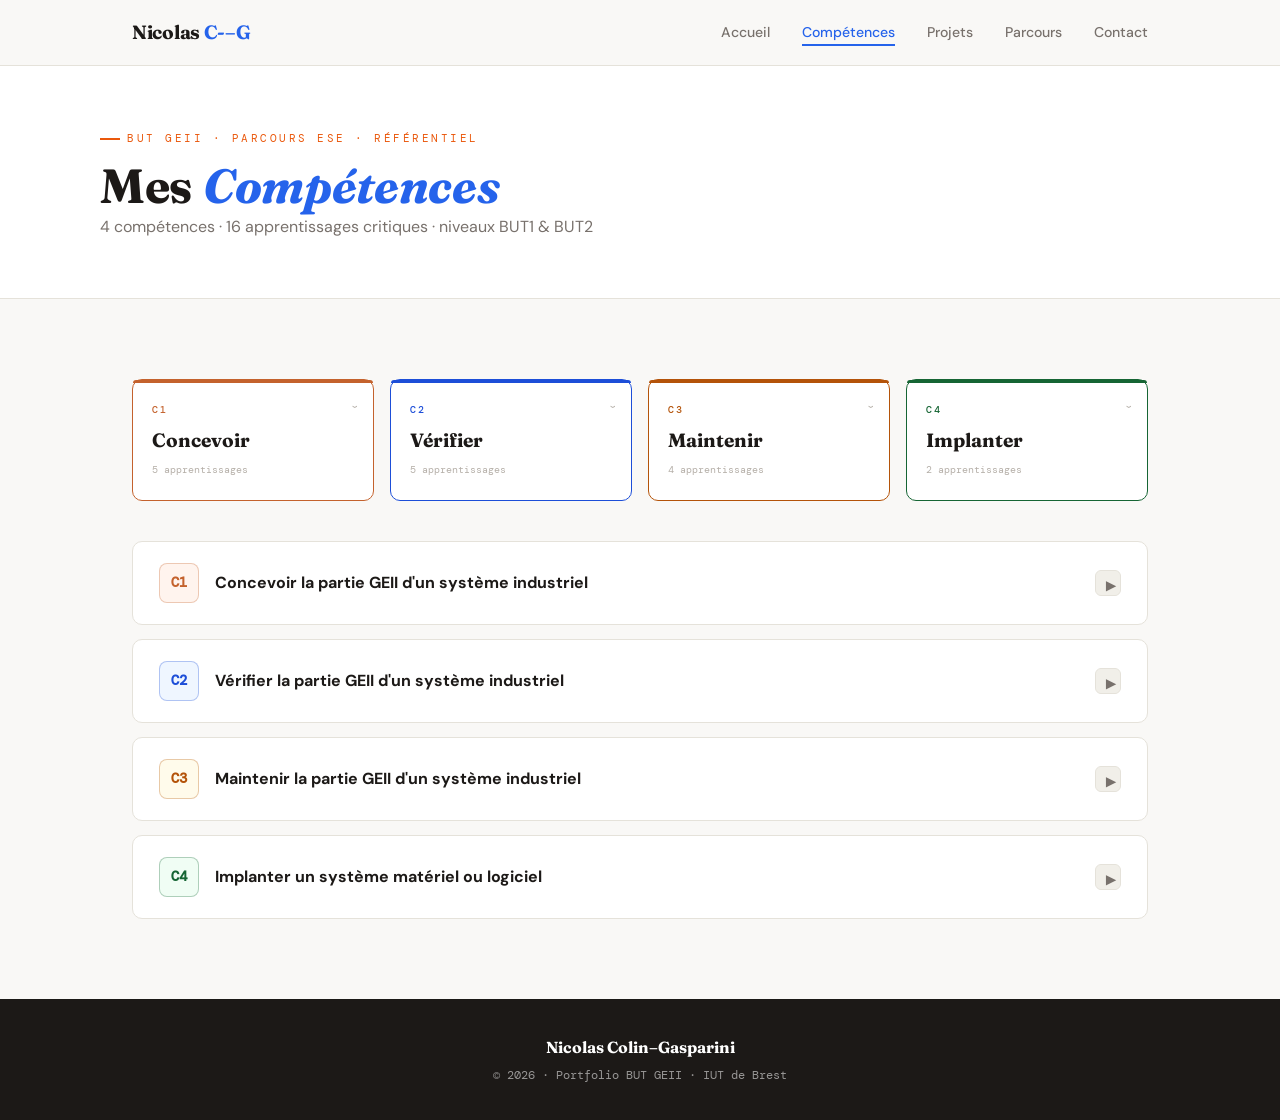
==== competences.html @ c80ba3ec "Add files via upload" ====
<!DOCTYPE html>

<html lang="en">
<head>
<meta charset="utf-8"/>
<link href="./css/style.css" rel="stylesheet"/>
</head>
<body><body id="i1pg"><meta charset="utf-8"/><meta content="width=device-width, initial-scale=1.0" name="viewport"/><title>Compétences — Nicolas Colin–Gasparini</title><link href="https://fonts.googleapis.com/css2?family=DM+Sans:ital,opsz,wght@0,9..40,400;0,9..40,500;0,9..40,600;0,9..40,700&amp;family=DM+Mono:wght@400;500&amp;family=Fraunces:ital,opsz,wght@0,9..144,700;1,9..144,300&amp;display=swap" rel="stylesheet"/><header><nav><a class="logo" href="index.html" id="ihcw2">Nicolas <span id="irnjf">C-–G</span></a><ul class="nav-links"><li><a href="index.html">Accueil</a></li><li><a class="active" href="competences.html">Compétences</a></li><li><a href="projets.html">Projets</a></li><li><a href="cv.html">Parcours</a></li><li><a href="contact.html">Contact</a></li></ul></nav></header><div class="page-header"><div class="page-header-inner fade"><div class="label">BUT GEII · Parcours ESE · Référentiel</div><h1 class="h-display" id="i3ga3">Mes <em>Compétences</em></h1><p class="lead">4 compétences · 16 apprentissages critiques · niveaux BUT1 &amp; BUT2</p></div></div><div class="wrap" id="iyrif"><div class="tiles"><div class="tile c1 open"><div class="tile-code">C1</div><div class="tile-name">Concevoir</div><div class="tile-count">5 apprentissages</div><div class="tile-arrow">›</div></div><div class="tile c2 open"><div class="tile-code">C2</div><div class="tile-name">Vérifier</div><div class="tile-count">5 apprentissages</div><div class="tile-arrow">›</div></div><div class="tile c3 open"><div class="tile-code">C3</div><div class="tile-name">Maintenir</div><div class="tile-count">4 apprentissages</div><div class="tile-arrow">›</div></div><div class="tile c4 open"><div class="tile-code">C4</div><div class="tile-name">Implanter</div><div class="tile-count">2 apprentissages</div><div class="tile-arrow">›</div></div></div><div class="acc-wrap"><!-- C1 --><div class="acc c1 closed" id="ac1"><div class="acc-hd"><div class="acc-left"><div class="acc-badge">C1</div><div><div class="acc-title">Concevoir la partie GEII d'un système industriel</div></div></div><div class="acc-right"><div class="acc-chev">▼</div></div></div><div class="acc-bd"><div class="acc-in" id="i5rb0j"><div class="acc-sep"></div><div class="lvl-row"></div><div class="ac-grid"><div class="ac-card" id="i2disy"><div class="ac-num" id="i97hc6">AC 1.1</div><div class="ac-name" id="ibcpgt"><!-- AC 1.1 — modifier href ci-dessous pour changer le lien --><a href="https://drive.google.com/drive/folders/1ODzxJ6i_1bdqLK5KyINFqGfkbtW2cqkX?usp=drive_link" id="i4p1k4" rel="noopener" target="_blank">Produire une analyse fonctionnelle d'un système</a></div><span class="atag" id="iq4908">Structure CdC</span><div class="tags" id="i22al6"><span class="atag" id="i3rjvf">Entrées/<a href="" id="i2fjvw"></a>sorties</span><span class="atag">Gantt</span><span class="atag">Équipe</span></div><div class="crit-list" id="ipq85i"><ul id="i8g9jb"><li>Description précise et argumentée des caractéristiques des entrées, des sorties de chacune des fonctions</li><li>Production d'une structure fonctionnelle répondant aux caractéristiques du CdC</li><li>Suivi rigoureux d'une démarche projet (répartition des tâches, points intermédiaires, évolution du planning)</li></ul></div></div><div class="ac-card"><div class="ac-num" id="ig2tkj">AC 1.2</div><div class="ac-name" id="iw6pqj"><!-- AC 1.2 — modifier href ci-dessous pour changer le lien --><a href="https://drive.google.com/drive/folders/19bRFMtKdSq8jtZP9xBbSvXDv9aCLharj?usp=drive_link" id="io0obn" rel="noopener" target="_blank">Réaliser un prototype pour des solutions matériel et/ou logiciel</a></div><div class="tags"><span class="atag">Démarche structurée</span><span class="atag">Règles de l'art</span><span class="atag">Tests unitaires</span></div><div class="crit-list"><ul><li>Démarche rigoureuse, structurée et coordonnée pour réaliser le prototype conforme au CdC</li><li>Réalisation soignée dans le respect des règles de l'art</li><li>Validation rigoureuse par des tests unitaires afin d'assurer la conformité au CdC</li></ul></div></div><div class="ac-card"><div class="ac-num" id="ircm8b">AC 1.3</div><div class="ac-name" id="iwe44y"><!-- AC 1.3 — modifier href ci-dessous pour changer le lien --><a href="https://drive.google.com/drive/folders/1-gz4FE_XzyOqnWvRbe95u-bqSgqjeCzq?usp=drive_link" id="izpnhk" rel="noopener" target="_blank">Rédiger un dossier de fabrication à partir d'un dossier de conception</a></div><div class="tags" id="ih0voo"><span class="atag">Rédaction exhaustive</span><span class="atag">Bureautique</span></div><div class="crit-list"><ul><li>Rédaction complète, exhaustive et exploitable du dossier présentant l'ensemble des éléments nécessaires à la fabrication</li><li>Respect des conventions et des règles de mise en forme définies par le client</li></ul></div></div></div><div class="lvl-row" id="ig75m1"></div><div class="ac-grid"><div class="ac-card"><div class="ac-num">AC 1.4</div><div class="ac-name" id="i10a9f"><!-- AC 1.4 — modifier href ci-dessous pour changer le lien --><a href="https://drive.google.com/drive/folders/177xOB1_1djvDHp6T6gMMMWApGyo8tCvk?usp=drive_link" id="ihgkxq" rel="noopener" target="_blank">Proposer des solutions liées aux techniques de l'analyse fonctionnelle</a></div><div class="tags"><span class="atag">Dimensionnement</span><span class="atag">Simulation</span><span class="atag">Contraintes</span><span class="atag">Innovation</span></div><div class="crit-list"><ul><li>Démarche méthodique de conception détaillée (dimensionnement, simulation, prototype, etc.)</li><li>La structure proposée est cohérente et répond complètement au schéma fonctionnel</li><li>Choix et/ou dimensionnement des éléments répondant aux contraintes (coût, encombrement, disponibilité, innovation)</li></ul></div></div><div class="ac-card"><div class="ac-num">AC 1.5</div><div class="ac-name" id="icskxn"><!-- AC 1.5 — modifier href ci-dessous pour changer le lien --><a href="https://drive.google.com/drive/folders/1-LVcnETpfA2Ijdu7kGLBAVYADCyEc51a?usp=drive_link" id="ijkbw6" rel="noopener" target="_blank">Dérisquer les solutions techniques retenues</a></div><div class="tags"><span class="atag">Risques &amp; normes</span><span class="atag">Fiabilité</span><span class="atag">Perturbateurs</span><span class="atag">Correctifs</span></div><div class="crit-list"><ul><li>Liste exhaustive des risques de fonctionnement, des contraintes d'utilisation et des normes</li><li>Validation de la structure retenue garantissant la fiabilité et/ou le bon fonctionnement</li><li>Choix de correctif approprié à partir de l'identification des éléments perturbateurs</li><li>La solution technique fiabilisée répond complètement au CdC</li></ul></div></div></div></div></div></div><!-- C2 --><div class="acc c2 closed" id="ac2"><div class="acc-hd"><div class="acc-left"><div class="acc-badge">C2</div><div><div class="acc-title">Vérifier la partie GEII d'un système industriel</div></div></div><div class="acc-right"><div class="acc-chev">▼</div></div></div><div class="acc-bd"><div class="acc-in"><div class="acc-sep"></div><div class="lvl-row"></div><div class="ac-grid"><div class="ac-card"><div class="ac-num">AC 2.1</div><div class="ac-name" id="i9ext2"><!-- AC 2.1 — modifier href ci-dessous pour changer le lien --><a href="https://drive.google.com/drive/folders/1pv0NDbJqcnHhjcErBiEfWUGfZYw8r-7X?usp=drive_link" id="ixl6vn" rel="noopener" target="_blank">Appliquer une procédure d'essai</a></div><div class="tags"><span class="atag">Points de test</span><span class="atag">Attendus/tolérances</span><span class="atag">Procédure</span><span class="atag">Rédaction</span></div><div class="crit-list"><ul><li>Repérage et listage précis et exhaustifs des points de test du système</li><li>Choix pertinents des moyens et/ou des expérimentations</li><li>Estimation claire et rigoureuse des attendus (ordre de grandeur, unités, tolérance)</li><li>Mise en œuvre exhaustive et structurée des tests requis</li><li>Rédaction claire des tests effectués et commentaires critiques des résultats</li></ul></div></div><div class="ac-card"><div class="ac-num">AC 2.2</div><div class="ac-name" id="ic39fi"><!-- AC 2.2 — modifier href ci-dessous pour changer le lien --><a href="https://drive.google.com/drive/folders/1ggkb6YEfw8Mp4UDIpSKaMV8EmdU3_pOA?usp=drive_link" id="ina6tl" rel="noopener" target="_blank">Identifier un dysfonctionnement</a></div><div class="tags" id="ihpa4j"><span class="atag">Localisation</span><span class="atag">Mesure/doute</span><span class="atag">Écart attendu</span><span class="atag">Justification</span></div><div class="crit-list"><ul><li>Estimation claire et rigoureuse des attendus pour conclure au dysfonctionnement</li><li>Utilisation rigoureuse d'une procédure et du matériel pour localiser le dysfonctionnement</li><li>Justification claire de la bonne utilisation du matériel (mettre en doute sa mesure)</li><li>Justification argumentée du dysfonctionnement au regard des attendus</li></ul></div></div><div class="ac-card"><div class="ac-num">AC 2.3</div><div class="ac-name" id="imze6d"><!-- AC 2.3 — modifier href ci-dessous pour changer le lien --><a href="https://drive.google.com/drive/folders/1my3X0mF4NMoQHfqlPS0ZYR6Q035teZbt?usp=drive_link" id="ie8l4r" rel="noopener" target="_blank">Décrire les effets d'un dysfonctionnement</a></div><div class="tags"><span class="atag">Qualitatif/quantitatif</span><span class="atag" id="i43vgf">Causes</span><span class="atag">Correctifs</span><span class="atag">Vocabulaire</span></div><div class="crit-list"><ul><li>Description du dysfonctionnement avec un vocabulaire précis et adapté</li><li>Analyse qualitative (impact fonctionnel, matériel, financier, réglementaire, environnemental, sécuritaire)</li><li>Analyse quantitative du dysfonctionnement</li><li>Identification précise des causes sur des dispositifs simples</li><li>Proposition argumentée de correctifs élémentaires</li></ul></div></div></div><div class="lvl-row" id="iuv49o"></div><div class="ac-grid"><div class="ac-card"><div class="ac-num">AC 2.4</div><div class="ac-name" id="i11owg"><!-- AC 2.4 — modifier href ci-dessous pour changer le lien --><a href="https://drive.google.com/drive/folders/1MunUJz_27GA6Se9WjRuLG2uchcAGP_lh?usp=drive_link" id="ix0kjs" rel="noopener" target="_blank">Identifier les tests et mesures à mettre en place</a></div><div class="tags"><span class="atag">Contraintes CdC</span><span class="atag">Réglementation</span><span class="atag" id="istnzh">Jeux d'essais</span><span class="atag">Matériel</span></div><div class="crit-list"><ul><li>Identification exhaustive des contraintes techniques, réglementaires et environnementales</li><li>Identification des points de test, de l'environnement et du matériel de test</li><li>Choix des jeux d'essais cohérents pour vérifier le CdC</li></ul></div></div><div class="ac-card"><div class="ac-num">AC 2.5</div><div class="ac-name" id="iidi4z"><!-- AC 2.5 — modifier href ci-dessous pour changer le lien --><a href="https://drive.google.com/drive/folders/1veX9p4CWl186y981UorKOWvtFW5442Hg?usp=drive_link" id="ii9yh2" rel="noopener" target="_blank">Certifier le fonctionnement d'un nouvel équipement industriel</a></div><div class="tags"><span class="atag">Protocole complet</span><span class="atag">PV certification</span><span class="atag">Formalisme</span></div><div class="crit-list"><ul><li>Description exhaustive du protocole de test renseigné dans le procès-verbal</li><li>Exécution complète de la procédure d'essai après vérification de la calibration</li><li>Validation systématique de chaque critère spécifié</li><li>Renseignement rigoureux du PV de certification selon le formalisme imposé</li></ul></div></div></div></div></div></div><!-- C3 --><div class="acc c3 closed" id="ac3"><div class="acc-hd"><div class="acc-left"><div class="acc-badge">C3</div><div><div class="acc-title">Maintenir la partie GEII d'un système industriel</div></div></div><div class="acc-right"><div class="acc-chev">▼</div></div></div><div class="acc-bd"><div class="acc-in"><div class="acc-sep"></div><div class="lvl-row"></div><div class="ac-grid" id="i3ltvd"><div class="ac-card" id="ipb5pk"><div class="ac-num">AC 3.1</div><div class="ac-name" id="i6n0wi"><!-- AC 3.1 — modifier href ci-dessous pour changer le lien --><a href="https://drive.google.com/drive/folders/1EPvhiFtAXDIJUFiYoreebSBkx5hFQ1uS?usp=drive_link" id="ifsotw" rel="noopener" target="_blank">Exécuter l'entretien et le contrôle d'un système en respectant une procédure</a></div><div class="tags"><span class="atag">Procédure constructeur</span><span class="atag">Check-list</span><span class="atag">Rapport</span></div><div class="crit-list"><ul><li>Exécution complète de l'entretien suivant les recommandations du constructeur</li><li>Contrôle précis et exhaustif de l'état général (recette, check-list)</li><li>Rédaction et présentation claires d'un rapport d'intervention</li></ul></div></div><div class="ac-card"><div class="ac-num">AC 3.2</div><div class="ac-name" id="ifw048"><!-- AC 3.2 — modifier href ci-dessous pour changer le lien --><a href="https://drive.google.com/drive/folders/1dPWQ7xYc9SZWblFKEW-67tfG-qPK-6Kr?usp=drive_link" id="iqslsf" rel="noopener" target="_blank">Exécuter une opération de maintenance (corrective, préventive, améliorative)</a></div><div class="tags"><span class="atag">Corrective</span><span class="atag">Préventive</span><span class="atag">Améliorative</span></div><div class="crit-list"><ul><li>Exécution complète d'une opération de maintenance simple en respectant la procédure</li><li>Identification précise du type de maintenance en argumentant de façon claire</li><li>Rédaction et présentation claires d'un rapport d'exécution</li></ul></div></div><div class="ac-card"><div class="ac-num">AC 3.3</div><div class="ac-name" id="im38az"><!-- AC 3.3 — modifier href ci-dessous pour changer le lien --><a href="https://drive.google.com/drive/folders/1Cjck9DB82F5tGX8-RsUPZmMIsdyEgkKX?usp=drive_link" id="i7j1z9" rel="noopener" target="_blank">Diagnostiquer un dysfonctionnement dans un système</a></div><div class="tags"><span class="atag">Description précise</span><span class="atag">Plans/schémas</span><span class="atag">Hypothèses</span><span class="atag">Vérification</span></div><div class="crit-list"><ul><li>Constatation et description du dysfonctionnement avec un vocabulaire précis</li><li>Localisation des zones impactées à partir de plans, schémas, programmes et cartes</li><li>Proposition d'hypothèses cohérentes et vérification complète</li></ul></div></div><div class="ac-card" id="ilf6v3"><div class="ac-num">AC 3.4</div><div class="ac-name" id="irj2lj"><!-- AC 3.4 — modifier href ci-dessous pour changer le lien --><a href="https://drive.google.com/drive/folders/1xYA01bOskMlc9URKkUHjW5mwtuqs8zms?usp=drive_link" id="ie4rg6" rel="noopener" target="_blank">Identifier la cause racine du dysfonctionnement</a></div><div class="tags" id="ih9m4m"><span class="atag">Historiques</span><span class="atag" id="iuvgzf">Correctifs</span></div><div class="crit-list" id="ii84fi"><ul><li id="iocyx9">Analyse complète des défaillances (conditions d'utilisations, historiques, GMAO, retours d'expériences client)</li><li id="ixgukn">Argumentation et démarche méthodologique appropriées</li><li id="io269e">Identification précise et argumentée des causes du dysfonctionnement</li><li id="ii7qgf">Proposition argumentée de correctifs</li></ul></div></div></div></div></div></div><!-- C4 --><div class="acc c4 closed" id="ac4"><div class="acc-hd"><div class="acc-left"><div class="acc-badge">C4</div><div><div class="acc-title">Implanter un système matériel ou logiciel</div></div></div><div class="acc-right"><div class="acc-chev">▼</div></div></div><div class="acc-bd"><div class="acc-in" id="i77xwf"><div class="acc-sep"></div><div class="lvl-row"></div><div class="ac-grid"><div class="ac-card"><div class="ac-num" id="imgce9">AC 4.1</div><div class="ac-name" id="ixmiuk"><!-- AC 4.1 — modifier href ci-dessous pour changer le lien --><a href="https://drive.google.com/drive/folders/18wYEHyvcLv0vyH30pbZ_upcxa_W_qIA2?usp=drive_link" id="ilv0ac" rel="noopener" target="_blank">Appliquer une procédure de fabrication pour implanter les composants matériels et/ou logiciels</a></div><div class="tags"><span class="atag">Implantation</span><span class="atag">Risques ESD</span><span class="atag">Rigueur</span><span class="atag">Procédure</span></div><div class="crit-list"><ul><li>Suivi méthodique de la procédure</li><li>Exécution rigoureuse de l'implantation matérielle ou logicielle</li><li>Prise en considération impérative des risques électriques et électrostatiques</li></ul></div></div><div class="ac-card"><div class="ac-num">AC 4.2</div><div class="ac-name" id="iomjip"><!-- AC 4.2 — modifier href ci-dessous pour changer le lien --><a href="https://drive.google.com/drive/folders/1tozJC5Y3SNYswSpfhyv372XPy0VDd9tE?usp=drive_link" id="i4bup4" rel="noopener" target="_blank">Évaluer la conformité du système</a></div><div class="tags"><span class="atag">Banc de test</span><span class="atag">Analyse critique</span><span class="atag">Traçabilité</span><span class="atag">PV livraison</span></div><div class="crit-list"><ul><li>Production d'une analyse (identification des tests, vérification de la conformité des fonctionnalités)</li><li>Qualité de la procédure (pertinence du banc de test, rigueur, compte rendu structuré avec analyse critique)</li><li>Qualité et traçabilité de la démarche et des livrables</li><li>Émission d'un PV de livraison et de conformité</li></ul></div></div></div></div></div></div></div></div><footer><strong>Nicolas Colin–Gasparini</strong><p>© 2026 · Portfolio BUT GEII · IUT de Brest</p></footer>
<style>
/* Accordion animation */
.acc-bd {
  display: grid;
  grid-template-rows: 1fr;
  transition: grid-template-rows 0.4s cubic-bezier(0.4, 0, 0.2, 1);
  overflow: hidden;
}
.acc.closed .acc-bd {
  grid-template-rows: 0fr;
}
.acc-bd > .acc-in {
  min-height: 0;
  overflow: hidden;
}

/* Header cursor + hover */
.acc-hd {
  cursor: pointer;
  user-select: none;
  transition: opacity 0.2s;
}
.acc-hd:hover { opacity: 0.8; }

/* Chevron rotation */
.acc-chev {
  display: inline-block;
  transition: transform 0.35s cubic-bezier(0.4, 0, 0.2, 1);
  font-size: 1.1rem;
}
.acc.closed .acc-chev {
  transform: rotate(-90deg);
}

/* Tile active state */
.tile { cursor: pointer; }

/* AC name link — invite au clic */
.ac-name a {
  position: relative;
  display: inline;
  text-decoration: none;
  background-image: linear-gradient(currentColor, currentColor);
  background-size: 0% 1.5px;
  background-repeat: no-repeat;
  background-position: left bottom;
  transition: background-size 0.3s ease, opacity 0.2s;
  padding-bottom: 1px;
}
.ac-name a:hover {
  background-size: 100% 1.5px;
  opacity: 0.75;
}
.ac-name a::after {
  content: ' ↗';
  font-size: 0.75em;
  opacity: 0;
  transform: translate(-4px, -2px);
  display: inline-block;
  transition: opacity 0.2s, transform 0.2s;
}
.ac-name a:hover::after {
  opacity: 0.6;
  transform: translate(1px, -3px);
}
.tile.active-tile { box-shadow: inset 0 0 0 2px currentColor; }


</style>
<script>
(function () {
  /* ── 1. ACCORDION (exclusif) ── */
  function openAcc(acc) {
    // Ferme tous les autres
    document.querySelectorAll('.acc').forEach(a => {
      if (a !== acc) a.classList.add('closed');
    });
    acc.classList.toggle('closed');
  }

  document.querySelectorAll('.acc-hd').forEach(hd => {
    hd.addEventListener('click', () => openAcc(hd.closest('.acc')));
  });

  // Tuiles → ferme les autres, ouvre la bonne, scroll
  document.querySelectorAll('.tile').forEach(tile => {
    tile.addEventListener('click', () => {
      const code = tile.querySelector('.tile-code')?.textContent?.trim();
      if (!code) return;
      const idx = code.replace('C', '');
      const acc = document.querySelector('#ac' + idx);
      if (!acc) return;
      document.querySelectorAll('.acc').forEach(a => {
        if (a !== acc) a.classList.add('closed');
      });
      acc.classList.remove('closed');
      setTimeout(() => acc.scrollIntoView({ behavior: 'smooth', block: 'start' }), 50);
    });
  });


})();
</script>
</body></body>
</html>
---- css/style.css ----
/* ============================================================
   PORTFOLIO — Nicolas Colin–Gasparini
   CSS unifié — toutes pages
   ============================================================ */

/* ── RESET & BOX-SIZING ─────────────────────────────────── */
*, *::before, *::after {
  margin: 0;
  padding: 0;
  box-sizing: border-box;
}

/* ── VARIABLES ───────────────────────────────────────────── */
:root {
  --bg:     #f9f8f6;
  --white:  #ffffff;
  --surf:   #f1efe9;
  --border: #e5e2da;
  --t1:     #1c1917;
  --t2:     #78716c;
  --t3:     #b5afa8;
  --acc:    #2563eb;
  --acc-l:  #eff6ff;
  --hot:    #ea580c;
  --hot-l:  #fff7ed;

  /* Couleurs compétences */
  --c1:   #c4622d;
  --c1-l: #fff4ee;
  --c2:   #1d4ed8;
  --c2-l: #eff6ff;
  --c3:   #b45309;
  --c3-l: #fffbeb;
  --c4:   #166534;
  --c4-l: #f0fdf4;

  --sans:  'DM Sans', sans-serif;
  --serif: 'Fraunces', serif;
  --mono:  'DM Mono', monospace;

  --nav-h: 66px;
  --max:   1080px;
  --r:     10px;
}

/* ── BASE ────────────────────────────────────────────────── */
html { scroll-behavior: smooth; }

body {
  font-family: var(--sans);
  background: var(--bg);
  color: var(--t1);
  line-height: 1.65;
  overflow-x: hidden;
}

a { color: inherit; text-decoration: none; }
img { display: block; max-width: 100%; }

/* ── ANIMATIONS ──────────────────────────────────────────── */
@keyframes fadeUp {
  from { opacity: 0; transform: translateY(14px); }
  to   { opacity: 1; transform: translateY(0); }
}
@keyframes pulse {
  0%, 100% { box-shadow: 0 0 0 0 rgba(34,197,94,.35); }
  50%       { box-shadow: 0 0 0 6px rgba(34,197,94,0); }
}

.fade { animation: fadeUp .55s ease both; }
.d2   { animation-delay: .18s; }

/* ── HEADER / NAV ────────────────────────────────────────── */
header {
  position: sticky;
  top: 0;
  z-index: 200;
  height: var(--nav-h);
  background: rgba(249,248,246,.96);
  backdrop-filter: blur(12px);
  border-bottom: 1px solid var(--border);
}
nav {
  max-width: var(--max);
  margin: 0 auto;
  padding: 0 2rem;
  height: 100%;
  display: flex;
  align-items: center;
  justify-content: space-between;
}
.logo {
  font-family: var(--serif);
  font-size: 1.2rem;
  font-weight: 700;
  color: var(--t1);
  letter-spacing: -.3px;
}
.logo span { color: var(--acc); }

.nav-links { display: flex; gap: 2rem; list-style: none; }
.nav-links a {
  font-size: .88rem;
  font-weight: 500;
  color: var(--t2);
  padding: .2rem 0;
  border-bottom: 2px solid transparent;
  transition: color .2s, border-color .2s;
}
.nav-links a:hover { color: var(--t1); }
.nav-links a.active { color: var(--acc); border-bottom-color: var(--acc); }

/* ── FOOTER ──────────────────────────────────────────────── */
footer {
  background: var(--t1);
  color: rgba(255,255,255,.55);
  text-align: center;
  padding: 2.2rem 2rem;
}
footer strong {
  color: #fff;
  font-family: var(--serif);
  display: block;
  font-size: 1rem;
  margin-bottom: .25rem;
}
footer p { font-size: .78rem; font-family: var(--mono); }

/* ── BOUTONS ─────────────────────────────────────────────── */
.btn {
  display: inline-flex;
  align-items: center;
  gap: .45rem;
  font-family: var(--sans);
  font-size: .88rem;
  font-weight: 600;
  padding: .72rem 1.5rem;
  border-radius: var(--r);
  border: none;
  cursor: pointer;
  transition: all .2s;
  text-decoration: none;
}
.btn-prim { background: var(--acc); color: #fff; }
.btn-prim:hover {
  background: #1d4ed8;
  transform: translateY(-1px);
  box-shadow: 0 4px 16px rgba(37,99,235,.22);
}
.btn-ghost {
  background: transparent;
  color: var(--t1);
  border: 1.5px solid var(--border);
}
.btn-ghost:hover { border-color: var(--acc); color: var(--acc); }
.btn-white { background: #fff; color: var(--acc); font-weight: 700; }
.btn-white:hover { background: var(--acc-l); }

/* ── UTILITAIRES COMMUNS ─────────────────────────────────── */
.wrap {
  max-width: var(--max);
  margin: 0 auto;
  padding: 5rem 2rem;
}
.wrap-white {
  background: var(--white);
  border-top: 1px solid var(--border);
  border-bottom: 1px solid var(--border);
}
.label {
  font-family: var(--mono);
  font-size: .67rem;
  letter-spacing: 2.5px;
  text-transform: uppercase;
  color: var(--hot);
  margin-bottom: .8rem;
  display: flex;
  align-items: center;
  gap: .45rem;
}
.label::before {
  content: '';
  display: block;
  width: 20px;
  height: 1.5px;
  background: var(--hot);
}
.h-display {
  font-family: var(--serif);
  font-size: clamp(2rem, 4vw, 3rem);
  font-weight: 700;
  line-height: 1.1;
  letter-spacing: -.3px;
}
.h-display em { font-style: italic; color: var(--acc); }
.lead { font-size: 1rem; color: var(--t2); line-height: 1.8; }

.tag {
  display: inline-block;
  font-size: .73rem;
  font-weight: 500;
  padding: .28rem .75rem;
  border-radius: 20px;
  background: var(--surf);
  color: var(--t2);
  border: 1px solid var(--border);
}

.page-header {
  background: var(--white);
  border-bottom: 1px solid var(--border);
  padding: 4rem 2rem 3.5rem;
}
.page-header-inner { max-width: var(--max); margin: 0 auto; }

.cta-text h2 {
  font-family: var(--serif);
  font-size: clamp(1.4rem, 3vw, 2rem);
  font-weight: 700;
  color: #fff;
  margin-bottom: .3rem;
}
.cta-text p { color: rgba(255,255,255,.78); font-size: .93rem; }

/* ── BACK LINK (pages détail projet) ─────────────────────── */
.back {
  display: inline-flex;
  align-items: center;
  gap: .4rem;
  font-size: .85rem;
  font-weight: 500;
  color: var(--t2);
  margin-bottom: 2.5rem;
  transition: color .2s;
}
.back:hover { color: var(--acc); }

/* ============================================================
   PAGE ACCUEIL
   ============================================================ */
.hero {
  background: var(--white);
  border-bottom: 1px solid var(--border);
}
.hero-inner {
  max-width: var(--max);
  margin: 0 auto;
  padding: 6rem 2rem 5.5rem;
  display: grid;
  grid-template-columns: 1.1fr 1fr;
  gap: 5rem;
  align-items: center;
}
.hero h1 {
  font-family: var(--serif);
  font-size: clamp(3rem, 6vw, 4.8rem);
  font-weight: 700;
  line-height: 1.0;
  letter-spacing: -.5px;
  margin-bottom: 1.4rem;
}
.hero h1 em { font-style: italic; font-weight: 300; color: var(--acc); }
.hero-desc {
  font-size: 1.05rem;
  color: var(--t2);
  line-height: 1.8;
  max-width: 420px;
  margin-bottom: 2.5rem;
}
.hero-desc strong { color: var(--t1); font-weight: 600; }
.hero-btns { display: flex; gap: .8rem; flex-wrap: wrap; }

.intro-band { border-bottom: 1px solid var(--border); }
.intro-inner {
  max-width: var(--max);
  margin: 0 auto;
  padding: 4.5rem 2rem;
  display: grid;
  grid-template-columns: 1fr 2fr;
  gap: 5rem;
  align-items: start;
}
.intro-aside { padding-top: .3rem; }
.intro-aside-label {
  font-family: var(--serif);
  font-size: 1.1rem;
  font-weight: 700;
  color: var(--t1);
  line-height: 1.4;
  margin-bottom: .4rem;
}
.intro-aside-sub {
  font-family: var(--mono);
  font-size: .68rem;
  color: var(--t3);
  letter-spacing: 1px;
  text-transform: uppercase;
}
.intro-text { font-size: 1.08rem; color: var(--t2); line-height: 1.85; }
.intro-text strong { color: var(--t1); font-weight: 600; }
.intro-text p + p { margin-top: 1rem; }
.intro-hl {
  margin-top: 1.6rem;
  padding: 1.3rem 1.5rem;
  background: var(--acc-l);
  border-left: 3px solid var(--acc);
  border-radius: 0 var(--r) var(--r) 0;
  font-size: .93rem;
  color: #1e40af;
  line-height: 1.7;
}
.intro-hl strong { font-weight: 700; }

/* Contact section accueil */
.contact-wrap {
  max-width: var(--max);
  margin: 0 auto;
  padding: 5rem 2rem;
  display: grid;
  grid-template-columns: 1.2fr 1fr;
  gap: 4rem;
  align-items: start;
}
.contact-card {
  background: var(--white);
  border: 1px solid var(--border);
  border-radius: var(--r);
  padding: 2.2rem;
}
.cc-title {
  font-family: var(--mono);
  font-size: .65rem;
  letter-spacing: 2px;
  text-transform: uppercase;
  color: var(--t3);
  margin-bottom: 1.5rem;
  padding-bottom: .8rem;
  border-bottom: 1px solid var(--border);
}
.cc-row {
  display: flex;
  gap: 1rem;
  align-items: flex-start;
  padding: .85rem 0;
  border-bottom: 1px solid var(--border);
}
.cc-row:last-of-type { border-bottom: none; }
.cc-ico { font-size: 1rem; width: 24px; flex-shrink: 0; }
.cc-label {
  font-size: .7rem;
  text-transform: uppercase;
  letter-spacing: 1px;
  color: var(--t3);
  margin-bottom: .15rem;
  font-family: var(--mono);
}
.cc-val { font-size: .92rem; font-weight: 600; color: var(--t1); }
.contact-text h2 {
  font-family: var(--serif);
  font-size: 1.8rem;
  font-weight: 700;
  line-height: 1.25;
  margin-bottom: 1rem;
}
.contact-text h2 em { font-style: italic; font-weight: 300; color: var(--acc); }
.contact-text p { color: var(--t2); line-height: 1.8; font-size: .96rem; margin-bottom: 1rem; }
.contact-text strong { color: var(--t1); font-weight: 600; }

/* ============================================================
   PAGE COMPÉTENCES
   ============================================================ */
.tiles {
  display: grid;
  grid-template-columns: repeat(4, 1fr);
  gap: 1rem;
  margin-bottom: 2.5rem;
}
.tile {
  background: var(--white);
  border: 1.5px solid var(--border);
  border-radius: var(--r);
  padding: 1.4rem 1.2rem;
  cursor: pointer;
  transition: border-color .2s, transform .2s, box-shadow .2s;
  position: relative;
}
.tile::after {
  content: '';
  position: absolute;
  top: 0; left: 0; right: 0;
  height: 3px;
  border-radius: var(--r) var(--r) 0 0;
}
.tile.c1::after { background: var(--c1); }
.tile.c2::after { background: var(--c2); }
.tile.c3::after { background: var(--c3); }
.tile.c4::after { background: var(--c4); }
.tile:hover { transform: translateY(-2px); box-shadow: 0 4px 16px rgba(0,0,0,.08); }
.tile.c1:hover, .tile.c1.open { border-color: var(--c1); }
.tile.c2:hover, .tile.c2.open { border-color: var(--c2); }
.tile.c3:hover, .tile.c3.open { border-color: var(--c3); }
.tile.c4:hover, .tile.c4.open { border-color: var(--c4); }

.tile-code {
  font-family: var(--mono);
  font-size: .62rem;
  letter-spacing: 2px;
  text-transform: uppercase;
  margin-bottom: .4rem;
  font-weight: 500;
}
.tile.c1 .tile-code { color: var(--c1); }
.tile.c2 .tile-code { color: var(--c2); }
.tile.c3 .tile-code { color: var(--c3); }
.tile.c4 .tile-code { color: var(--c4); }
.tile-name { font-family: var(--serif); font-size: 1.2rem; font-weight: 700; margin-bottom: .25rem; }
.tile-count { font-family: var(--mono); font-size: .65rem; color: var(--t3); }
.tile-arrow {
  position: absolute;
  top: 1rem; right: 1rem;
  font-size: .8rem;
  color: var(--t3);
  transition: transform .3s;
}
.tile.open .tile-arrow { transform: rotate(90deg); }

/* Accordéons */
.acc-wrap { display: flex; flex-direction: column; gap: .9rem; }
.acc {
  background: var(--white);
  border: 1.5px solid var(--border);
  border-radius: var(--r);
  overflow: hidden;
  transition: border-color .25s, box-shadow .25s;
}
.acc.c1.open { border-color: var(--c1); box-shadow: 0 4px 20px rgba(196,98,45,.08); }
.acc.c2.open { border-color: var(--c2); box-shadow: 0 4px 20px rgba(29,78,216,.08); }
.acc.c3.open { border-color: var(--c3); box-shadow: 0 4px 20px rgba(180,83,9,.08); }
.acc.c4.open { border-color: var(--c4); box-shadow: 0 4px 20px rgba(22,101,52,.08); }

.acc-hd {
  display: flex;
  align-items: center;
  justify-content: space-between;
  padding: 1.3rem 1.6rem;
  cursor: pointer;
  gap: 1rem;
  user-select: none;
}
.acc-left { display: flex; align-items: center; gap: 1rem; flex: 1; }
.acc-badge {
  width: 40px; height: 40px;
  border-radius: 8px;
  display: flex; align-items: center; justify-content: center;
  font-family: var(--mono);
  font-weight: 700;
  font-size: .85rem;
  flex-shrink: 0;
  border: 1.5px solid;
}
.c1 .acc-badge { background: var(--c1-l); color: var(--c1); border-color: rgba(196,98,45,.3); }
.c2 .acc-badge { background: var(--c2-l); color: var(--c2); border-color: rgba(29,78,216,.3); }
.c3 .acc-badge { background: var(--c3-l); color: var(--c3); border-color: rgba(180,83,9,.3); }
.c4 .acc-badge { background: var(--c4-l); color: var(--c4); border-color: rgba(22,101,52,.3); }

.acc-title { font-size: 1rem; font-weight: 700; color: var(--t1); }
.acc-right { display: flex; align-items: center; gap: .5rem; }
.acc-chev {
  width: 26px; height: 26px;
  border-radius: 6px;
  background: var(--surf);
  border: 1px solid var(--border);
  display: flex; align-items: center; justify-content: center;
  font-size: .62rem;
  color: var(--t2);
  transition: transform .3s;
  flex-shrink: 0;
}
.acc.open .acc-chev { transform: rotate(180deg); }
.acc-bd { max-height: 5000px; overflow: hidden; }
.acc-sep { height: 1px; background: var(--border); margin-bottom: 1.5rem; }

.lvl-row {
  display: flex;
  align-items: center;
  gap: .6rem;
  flex-wrap: wrap;
  margin-bottom: 1rem;
}
.lvl-row + .ac-grid { margin-bottom: 1.5rem; }

.ac-grid {
  display: grid;
  grid-template-columns: repeat(auto-fit, minmax(270px, 1fr));
  gap: .85rem;
}
.ac-card {
  background: var(--surf);
  border: 1px solid var(--border);
  border-radius: var(--r);
  padding: 1.2rem 1.3rem;
  position: relative;
  transition: border-color .2s;
}
.ac-card::before {
  content: '';
  position: absolute;
  top: 0; left: 0; right: 0;
  height: 2px;
  border-radius: var(--r) var(--r) 0 0;
}
.c1 .ac-card::before { background: var(--c1); }
.c2 .ac-card::before { background: var(--c2); }
.c3 .ac-card::before { background: var(--c3); }
.c4 .ac-card::before { background: var(--c4); }
.c1 .ac-card:hover { border-color: rgba(196,98,45,.3); }
.c2 .ac-card:hover { border-color: rgba(29,78,216,.3); }
.c3 .ac-card:hover { border-color: rgba(180,83,9,.3); }
.c4 .ac-card:hover { border-color: rgba(22,101,52,.3); }

.ac-num {
  font-family: var(--mono);
  font-size: .6rem;
  letter-spacing: 1.5px;
  text-transform: uppercase;
  margin-bottom: .35rem;
}
.c1 .ac-num { color: var(--c1); }
.c2 .ac-num { color: var(--c2); }
.c3 .ac-num { color: var(--c3); }
.c4 .ac-num { color: var(--c4); }

.ac-name {
  font-size: .92rem;
  font-weight: 700;
  color: var(--t1);
  margin-bottom: .7rem;
  line-height: 1.3;
}
.tags { display: flex; flex-wrap: wrap; gap: .3rem; margin-bottom: .75rem; }
.atag {
  font-family: var(--mono);
  font-size: .62rem;
  font-weight: 500;
  padding: .18rem .5rem;
  border-radius: 4px;
  border: 1px solid;
}
.c1 .atag { background: var(--c1-l); color: var(--c1); border-color: rgba(196,98,45,.2); }
.c2 .atag { background: var(--c2-l); color: var(--c2); border-color: rgba(29,78,216,.2); }
.c3 .atag { background: var(--c3-l); color: var(--c3); border-color: rgba(180,83,9,.2); }
.c4 .atag { background: var(--c4-l); color: var(--c4); border-color: rgba(22,101,52,.2); }

.crit-list { max-height: 0; overflow: hidden; transition: max-height .35s ease; }
.crit-list.open { max-height: 800px; }
.crit-list ul { list-style: none; margin-top: .6rem; }
.crit-list li {
  font-size: .82rem;
  color: var(--t2);
  line-height: 1.65;
  padding: .28rem 0;
  border-bottom: 1px solid var(--border);
  display: flex;
  gap: .45rem;
  align-items: flex-start;
  font-weight: 300;
}
.crit-list li:last-child { border-bottom: none; }
.crit-list li::before {
  content: '—';
  opacity: .4;
  flex-shrink: 0;
  margin-top: .05rem;
  font-size: .7rem;
}

/* ============================================================
   PAGE CONTACT
   ============================================================ */
.contact-layout {
  display: grid;
  grid-template-columns: 1fr 1fr;
  gap: 4rem;
  margin-top: 3.5rem;
  align-items: start;
}
.c-card {
  background: var(--white);
  border: 1px solid var(--border);
  border-radius: var(--r);
  padding: 2rem;
}
.c-card-ttl {
  font-family: var(--mono);
  font-size: .63rem;
  letter-spacing: 2px;
  text-transform: uppercase;
  color: var(--t3);
  margin-bottom: 1.4rem;
  padding-bottom: .7rem;
  border-bottom: 1px solid var(--border);
}
.c-row {
  display: grid;
  grid-template-columns: 26px 1fr;
  gap: .8rem;
  align-items: start;
  padding: 1rem 0;
  border-bottom: 1px solid var(--border);
}
.c-row:last-of-type { border-bottom: none; }
.c-ico { font-size: 1.05rem; padding-top: .05rem; }
.c-label {
  font-family: var(--mono);
  font-size: .65rem;
  letter-spacing: 1px;
  text-transform: uppercase;
  color: var(--t3);
  margin-bottom: .2rem;
}
.c-val { font-size: .93rem; font-weight: 600; color: var(--t1); line-height: 1.4; }
.c-message h2 {
  font-family: var(--serif);
  font-size: 1.7rem;
  font-weight: 700;
  line-height: 1.2;
  margin-bottom: 1rem;
}
.c-message h2 em { font-style: italic; font-weight: 300; color: var(--acc); }
.c-message p { color: var(--t2); line-height: 1.8; font-size: .96rem; margin-bottom: 1rem; }
.c-message strong { color: var(--t1); font-weight: 600; }

/* ============================================================
   PAGE PARCOURS (CV)
   ============================================================ */
.cv-layout {
  display: grid;
  grid-template-columns: 260px 1fr;
  gap: 4rem;
  margin-top: 3.5rem;
  align-items: start;
}
.cv-sidebar { display: flex; flex-direction: column; gap: 1.2rem; }
.cv-card {
  background: var(--white);
  border: 1px solid var(--border);
  border-radius: var(--r);
  padding: 1.6rem;
}
.cv-avatar img { width: 100%; height: 100%; object-fit: cover; }
.cv-name { font-family: var(--serif); font-size: 1.1rem; font-weight: 700; }
.cv-role { font-size: .82rem; color: var(--t2); margin-top: .25rem; line-height: 1.5; }

.card-ttl {
  font-family: var(--mono);
  font-size: .62rem;
  letter-spacing: 2px;
  text-transform: uppercase;
  color: var(--t3);
  margin-bottom: 1rem;
  padding-bottom: .6rem;
  border-bottom: 1px solid var(--border);
}
.info-line {
  display: flex;
  align-items: center;
  gap: .6rem;
  padding: .45rem 0;
  font-size: .86rem;
  color: var(--t2);
  border-bottom: 1px solid var(--border);
}
.info-line:last-child { border-bottom: none; }
.info-line .ico { font-size: .9rem; width: 20px; text-align: center; flex-shrink: 0; }

.skill-cloud { display: flex; flex-wrap: wrap; gap: .35rem; }

.lang-row {
  display: flex;
  justify-content: space-between;
  align-items: center;
  padding: .4rem 0;
  border-bottom: 1px solid var(--border);
  font-size: .86rem;
  color: var(--t2);
}
.lang-row:last-child { border-bottom: none; }
.lang-row span { font-family: var(--mono); font-size: .7rem; color: var(--acc); font-weight: 500; }

.tl-section { margin-bottom: 3.5rem; }
.tl-section-h {
  font-family: var(--serif);
  font-size: 1.4rem;
  font-weight: 700;
  margin-bottom: 2rem;
  padding-bottom: .6rem;
  border-bottom: 2px solid var(--border);
  display: flex;
  align-items: center;
  gap: .6rem;
}
.tl-item {
  display: grid;
  grid-template-columns: 110px 1fr;
  gap: 1.5rem;
  padding: 1.5rem 0;
  border-bottom: 1px solid var(--border);
}
.tl-item:last-child { border-bottom: none; }
.tl-date {
  font-family: var(--mono);
  font-size: .72rem;
  color: var(--t3);
  letter-spacing: .5px;
  padding-top: .1rem;
  line-height: 1.5;
}
.tl-ttl { font-weight: 700; color: var(--t1); margin-bottom: .2rem; font-size: .97rem; }
.tl-place { font-size: .82rem; color: var(--acc); font-weight: 500; margin-bottom: .5rem; }
.tl-desc { font-size: .87rem; color: var(--t2); line-height: 1.7; }
.tl-desc ul { padding-left: 1.1rem; margin-top: .35rem; }
.tl-desc li { margin-bottom: .25rem; }

.dl-box {
  background: var(--surf);
  border: 1px solid var(--border);
  border-radius: var(--r);
  padding: 2rem;
  text-align: center;
  margin-top: 2.5rem;
}
.dl-box p { font-size: .88rem; color: var(--t2); margin-bottom: 1.2rem; }

/* ============================================================
   PAGE PROJETS (liste)
   ============================================================ */
.projects { display: flex; flex-direction: column; gap: 4rem; margin-top: 3.5rem; }

.proj-card {
  background: var(--white);
  border: 1px solid var(--border);
  border-radius: var(--r);
  overflow: hidden;
  display: grid;
  grid-template-columns: 1fr 1fr;
  min-height: 340px;
  transition: box-shadow .25s;
}
.proj-card:hover { box-shadow: 0 8px 32px rgba(0,0,0,.08); }
.proj-card.reverse { direction: rtl; }
.proj-card.reverse > * { direction: ltr; }

.proj-img {
  background: var(--surf);
  position: relative;
  overflow: hidden;
  min-height: 280px;
}
.proj-img img { width: 100%; height: 100%; object-fit: cover; transition: transform .4s; }
.proj-card:hover .proj-img img { transform: scale(1.03); }
.proj-img-ph {
  position: absolute;
  inset: 0;
  display: flex;
  flex-direction: column;
  align-items: center;
  justify-content: center;
  gap: .6rem;
  color: var(--t3);
  font-family: var(--mono);
  font-size: .68rem;
  letter-spacing: 1.5px;
  text-transform: uppercase;
}
.proj-img-ph .ph-ico { font-size: 2.8rem; opacity: .25; }

.proj-body {
  padding: 2.8rem;
  display: flex;
  flex-direction: column;
  justify-content: center;
}
.proj-num {
  font-family: var(--mono);
  font-size: .65rem;
  letter-spacing: 2px;
  text-transform: uppercase;
  color: var(--t3);
  margin-bottom: .6rem;
}
.proj-title {
  font-family: var(--serif);
  font-size: 1.7rem;
  font-weight: 700;
  line-height: 1.15;
  margin-bottom: .8rem;
  letter-spacing: -.2px;
}
.proj-desc { font-size: .93rem; color: var(--t2); line-height: 1.75; margin-bottom: 1.4rem; }
.proj-tags { display: flex; flex-wrap: wrap; gap: .4rem; margin-bottom: 1.6rem; }
.proj-link {
  display: inline-flex;
  align-items: center;
  gap: .4rem;
  font-size: .85rem;
  font-weight: 600;
  color: var(--acc);
  transition: gap .2s;
}
.proj-link:hover { gap: .7rem; }

/* CTA band (page projets) */
.cta-band { background: var(--acc); }
.cta-inner {
  max-width: var(--max);
  margin: 0 auto;
  padding: 4rem 2rem;
  display: flex;
  align-items: center;
  justify-content: space-between;
  gap: 2rem;
  flex-wrap: wrap;
}

/* ============================================================
   PAGES DÉTAIL PROJET
   ============================================================ */
.proj-cover {
  width: 100%;
  max-height: 480px;
  overflow: hidden;
  border-radius: var(--r);
  background: var(--surf);
  border: 1px solid var(--border);
  margin: 2.5rem 0;
}
.proj-cover img { width: 100%; height: 480px; object-fit: cover; }
.proj-cover-ph .ph-ico { font-size: 3rem; opacity: .2; margin-bottom: .3rem; }

.gallery {
  display: grid;
  grid-template-columns: repeat(auto-fill, minmax(200px, 1fr));
  gap: .9rem;
  margin-bottom: 3rem;
}
.gal-item img { width: 100%; height: 100%; object-fit: cover; }

.cards-grid {
  display: grid;
  grid-template-columns: repeat(auto-fit, minmax(280px, 1fr));
  gap: 1.2rem;
  margin-top: 2rem;
}
.detail-card {
  background: var(--white);
  border: 1px solid var(--border);
  border-left: 3px solid var(--acc);
  border-radius: 0 var(--r) var(--r) 0;
  padding: 1.8rem;
}
.detail-card h3 {
  font-size: .95rem;
  font-weight: 700;
  margin-bottom: .7rem;
  display: flex;
  align-items: center;
  gap: .4rem;
}
.detail-card p,
.detail-card ul { font-size: .9rem; color: var(--t2); line-height: 1.75; }
.detail-card ul { padding-left: 1.1rem; }
.detail-card li { margin-bottom: .25rem; }

.proj-nav {
  display: grid;
  grid-template-columns: 1fr 1fr;
  gap: 1rem;
  margin-top: 4rem;
}
.pnav {
  background: var(--white);
  border: 1px solid var(--border);
  border-radius: var(--r);
  padding: 1.5rem 1.8rem;
  transition: border-color .2s, transform .2s;
}
.pnav:hover { border-color: var(--acc); transform: translateY(-2px); }
.pnav-dir {
  font-family: var(--mono);
  font-size: .63rem;
  letter-spacing: 1px;
  text-transform: uppercase;
  color: var(--t3);
  margin-bottom: .3rem;
}
.pnav-name { font-size: .92rem; font-weight: 600; color: var(--t1); }

/* GrapesJS rows/cells */
.gjs-row {
  display: flex;
  justify-content: flex-start;
  align-items: stretch;
  flex-wrap: nowrap;
  padding: 10px;
}
.gjs-cell { min-height: 75px; flex-grow: 1; flex-basis: 100%; }

/* ============================================================
   MEDIA QUERIES
   ============================================================ */
@media (max-width: 860px) {
  .tiles { grid-template-columns: repeat(2, 1fr); }
}
@media (max-width: 800px) {
  .hero-inner    { grid-template-columns: 1fr; gap: 2.5rem; padding: 4rem 1.5rem 3.5rem; }
  .intro-inner   { grid-template-columns: 1fr; gap: 2.5rem; padding: 3rem 1.5rem; }
  .contact-wrap  { grid-template-columns: 1fr; gap: 2.5rem; }
  .cv-layout     { grid-template-columns: 1fr; gap: 2rem; }
  .cta-inner     { flex-direction: column; text-align: center; }
}
@media (max-width: 768px) {
  .gjs-row { flex-wrap: wrap; }
}
@media (max-width: 720px) {
  .proj-card         { grid-template-columns: 1fr; direction: ltr; }
  .proj-card.reverse { grid-template-columns: 1fr; direction: ltr; }
  .proj-img          { min-height: 200px; }
  .proj-body         { padding: 2rem 1.8rem; }
  .contact-layout    { grid-template-columns: 1fr; gap: 2.5rem; }
}
@media (max-width: 600px) {
  .proj-nav { grid-template-columns: 1fr; }
}
@media (max-width: 520px) {
  .nav-links       { gap: 1.1rem; }
  .nav-links a     { font-size: .8rem; }
  .wrap            { padding: 3.5rem 1.2rem; }
}
@media (max-width: 500px) {
  .acc-hd { padding: 1rem 1.2rem; }
}
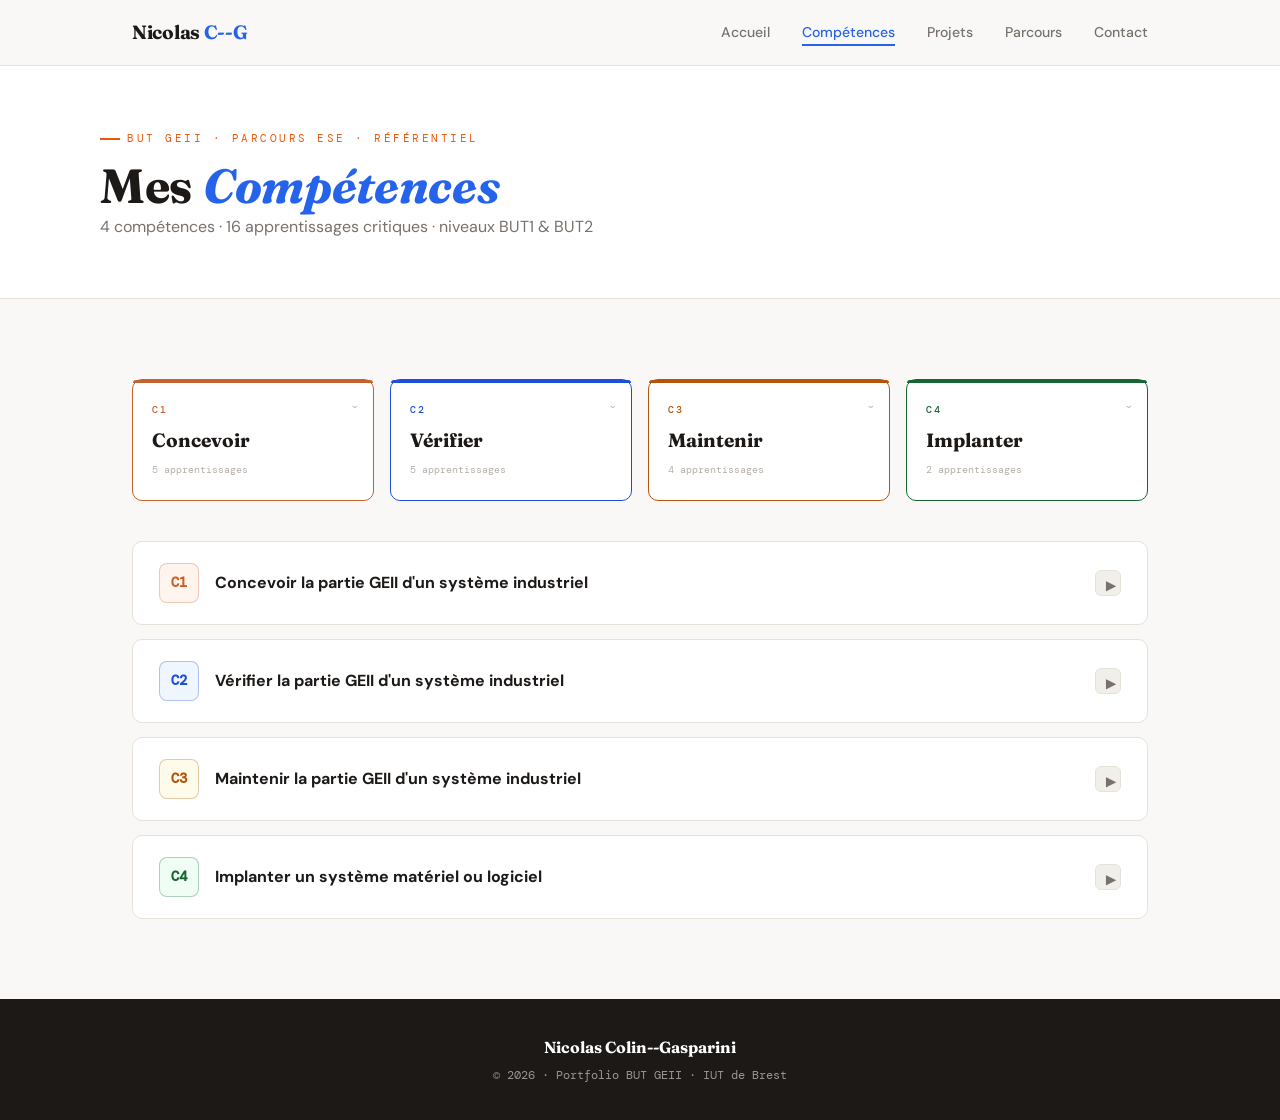
==== commit ab0758da: "Update competences.html" ====
--- a/competences.html
+++ b/competences.html
@@ -5,7 +5,7 @@
 <meta charset="utf-8"/>
 <link href="./css/style.css" rel="stylesheet"/>
 </head>
-<body><body id="i1pg"><meta charset="utf-8"/><meta content="width=device-width, initial-scale=1.0" name="viewport"/><title>Compétences — Nicolas Colin–Gasparini</title><link href="https://fonts.googleapis.com/css2?family=DM+Sans:ital,opsz,wght@0,9..40,400;0,9..40,500;0,9..40,600;0,9..40,700&amp;family=DM+Mono:wght@400;500&amp;family=Fraunces:ital,opsz,wght@0,9..144,700;1,9..144,300&amp;display=swap" rel="stylesheet"/><header><nav><a class="logo" href="index.html" id="ihcw2">Nicolas <span id="irnjf">C-–G</span></a><ul class="nav-links"><li><a href="index.html">Accueil</a></li><li><a class="active" href="competences.html">Compétences</a></li><li><a href="projets.html">Projets</a></li><li><a href="cv.html">Parcours</a></li><li><a href="contact.html">Contact</a></li></ul></nav></header><div class="page-header"><div class="page-header-inner fade"><div class="label">BUT GEII · Parcours ESE · Référentiel</div><h1 class="h-display" id="i3ga3">Mes <em>Compétences</em></h1><p class="lead">4 compétences · 16 apprentissages critiques · niveaux BUT1 &amp; BUT2</p></div></div><div class="wrap" id="iyrif"><div class="tiles"><div class="tile c1 open"><div class="tile-code">C1</div><div class="tile-name">Concevoir</div><div class="tile-count">5 apprentissages</div><div class="tile-arrow">›</div></div><div class="tile c2 open"><div class="tile-code">C2</div><div class="tile-name">Vérifier</div><div class="tile-count">5 apprentissages</div><div class="tile-arrow">›</div></div><div class="tile c3 open"><div class="tile-code">C3</div><div class="tile-name">Maintenir</div><div class="tile-count">4 apprentissages</div><div class="tile-arrow">›</div></div><div class="tile c4 open"><div class="tile-code">C4</div><div class="tile-name">Implanter</div><div class="tile-count">2 apprentissages</div><div class="tile-arrow">›</div></div></div><div class="acc-wrap"><!-- C1 --><div class="acc c1 closed" id="ac1"><div class="acc-hd"><div class="acc-left"><div class="acc-badge">C1</div><div><div class="acc-title">Concevoir la partie GEII d'un système industriel</div></div></div><div class="acc-right"><div class="acc-chev">▼</div></div></div><div class="acc-bd"><div class="acc-in" id="i5rb0j"><div class="acc-sep"></div><div class="lvl-row"></div><div class="ac-grid"><div class="ac-card" id="i2disy"><div class="ac-num" id="i97hc6">AC 1.1</div><div class="ac-name" id="ibcpgt"><!-- AC 1.1 — modifier href ci-dessous pour changer le lien --><a href="https://drive.google.com/drive/folders/1ODzxJ6i_1bdqLK5KyINFqGfkbtW2cqkX?usp=drive_link" id="i4p1k4" rel="noopener" target="_blank">Produire une analyse fonctionnelle d'un système</a></div><span class="atag" id="iq4908">Structure CdC</span><div class="tags" id="i22al6"><span class="atag" id="i3rjvf">Entrées/<a href="" id="i2fjvw"></a>sorties</span><span class="atag">Gantt</span><span class="atag">Équipe</span></div><div class="crit-list" id="ipq85i"><ul id="i8g9jb"><li>Description précise et argumentée des caractéristiques des entrées, des sorties de chacune des fonctions</li><li>Production d'une structure fonctionnelle répondant aux caractéristiques du CdC</li><li>Suivi rigoureux d'une démarche projet (répartition des tâches, points intermédiaires, évolution du planning)</li></ul></div></div><div class="ac-card"><div class="ac-num" id="ig2tkj">AC 1.2</div><div class="ac-name" id="iw6pqj"><!-- AC 1.2 — modifier href ci-dessous pour changer le lien --><a href="https://drive.google.com/drive/folders/19bRFMtKdSq8jtZP9xBbSvXDv9aCLharj?usp=drive_link" id="io0obn" rel="noopener" target="_blank">Réaliser un prototype pour des solutions matériel et/ou logiciel</a></div><div class="tags"><span class="atag">Démarche structurée</span><span class="atag">Règles de l'art</span><span class="atag">Tests unitaires</span></div><div class="crit-list"><ul><li>Démarche rigoureuse, structurée et coordonnée pour réaliser le prototype conforme au CdC</li><li>Réalisation soignée dans le respect des règles de l'art</li><li>Validation rigoureuse par des tests unitaires afin d'assurer la conformité au CdC</li></ul></div></div><div class="ac-card"><div class="ac-num" id="ircm8b">AC 1.3</div><div class="ac-name" id="iwe44y"><!-- AC 1.3 — modifier href ci-dessous pour changer le lien --><a href="https://drive.google.com/drive/folders/1-gz4FE_XzyOqnWvRbe95u-bqSgqjeCzq?usp=drive_link" id="izpnhk" rel="noopener" target="_blank">Rédiger un dossier de fabrication à partir d'un dossier de conception</a></div><div class="tags" id="ih0voo"><span class="atag">Rédaction exhaustive</span><span class="atag">Bureautique</span></div><div class="crit-list"><ul><li>Rédaction complète, exhaustive et exploitable du dossier présentant l'ensemble des éléments nécessaires à la fabrication</li><li>Respect des conventions et des règles de mise en forme définies par le client</li></ul></div></div></div><div class="lvl-row" id="ig75m1"></div><div class="ac-grid"><div class="ac-card"><div class="ac-num">AC 1.4</div><div class="ac-name" id="i10a9f"><!-- AC 1.4 — modifier href ci-dessous pour changer le lien --><a href="https://drive.google.com/drive/folders/177xOB1_1djvDHp6T6gMMMWApGyo8tCvk?usp=drive_link" id="ihgkxq" rel="noopener" target="_blank">Proposer des solutions liées aux techniques de l'analyse fonctionnelle</a></div><div class="tags"><span class="atag">Dimensionnement</span><span class="atag">Simulation</span><span class="atag">Contraintes</span><span class="atag">Innovation</span></div><div class="crit-list"><ul><li>Démarche méthodique de conception détaillée (dimensionnement, simulation, prototype, etc.)</li><li>La structure proposée est cohérente et répond complètement au schéma fonctionnel</li><li>Choix et/ou dimensionnement des éléments répondant aux contraintes (coût, encombrement, disponibilité, innovation)</li></ul></div></div><div class="ac-card"><div class="ac-num">AC 1.5</div><div class="ac-name" id="icskxn"><!-- AC 1.5 — modifier href ci-dessous pour changer le lien --><a href="https://drive.google.com/drive/folders/1-LVcnETpfA2Ijdu7kGLBAVYADCyEc51a?usp=drive_link" id="ijkbw6" rel="noopener" target="_blank">Dérisquer les solutions techniques retenues</a></div><div class="tags"><span class="atag">Risques &amp; normes</span><span class="atag">Fiabilité</span><span class="atag">Perturbateurs</span><span class="atag">Correctifs</span></div><div class="crit-list"><ul><li>Liste exhaustive des risques de fonctionnement, des contraintes d'utilisation et des normes</li><li>Validation de la structure retenue garantissant la fiabilité et/ou le bon fonctionnement</li><li>Choix de correctif approprié à partir de l'identification des éléments perturbateurs</li><li>La solution technique fiabilisée répond complètement au CdC</li></ul></div></div></div></div></div></div><!-- C2 --><div class="acc c2 closed" id="ac2"><div class="acc-hd"><div class="acc-left"><div class="acc-badge">C2</div><div><div class="acc-title">Vérifier la partie GEII d'un système industriel</div></div></div><div class="acc-right"><div class="acc-chev">▼</div></div></div><div class="acc-bd"><div class="acc-in"><div class="acc-sep"></div><div class="lvl-row"></div><div class="ac-grid"><div class="ac-card"><div class="ac-num">AC 2.1</div><div class="ac-name" id="i9ext2"><!-- AC 2.1 — modifier href ci-dessous pour changer le lien --><a href="https://drive.google.com/drive/folders/1pv0NDbJqcnHhjcErBiEfWUGfZYw8r-7X?usp=drive_link" id="ixl6vn" rel="noopener" target="_blank">Appliquer une procédure d'essai</a></div><div class="tags"><span class="atag">Points de test</span><span class="atag">Attendus/tolérances</span><span class="atag">Procédure</span><span class="atag">Rédaction</span></div><div class="crit-list"><ul><li>Repérage et listage précis et exhaustifs des points de test du système</li><li>Choix pertinents des moyens et/ou des expérimentations</li><li>Estimation claire et rigoureuse des attendus (ordre de grandeur, unités, tolérance)</li><li>Mise en œuvre exhaustive et structurée des tests requis</li><li>Rédaction claire des tests effectués et commentaires critiques des résultats</li></ul></div></div><div class="ac-card"><div class="ac-num">AC 2.2</div><div class="ac-name" id="ic39fi"><!-- AC 2.2 — modifier href ci-dessous pour changer le lien --><a href="https://drive.google.com/drive/folders/1ggkb6YEfw8Mp4UDIpSKaMV8EmdU3_pOA?usp=drive_link" id="ina6tl" rel="noopener" target="_blank">Identifier un dysfonctionnement</a></div><div class="tags" id="ihpa4j"><span class="atag">Localisation</span><span class="atag">Mesure/doute</span><span class="atag">Écart attendu</span><span class="atag">Justification</span></div><div class="crit-list"><ul><li>Estimation claire et rigoureuse des attendus pour conclure au dysfonctionnement</li><li>Utilisation rigoureuse d'une procédure et du matériel pour localiser le dysfonctionnement</li><li>Justification claire de la bonne utilisation du matériel (mettre en doute sa mesure)</li><li>Justification argumentée du dysfonctionnement au regard des attendus</li></ul></div></div><div class="ac-card"><div class="ac-num">AC 2.3</div><div class="ac-name" id="imze6d"><!-- AC 2.3 — modifier href ci-dessous pour changer le lien --><a href="https://drive.google.com/drive/folders/1my3X0mF4NMoQHfqlPS0ZYR6Q035teZbt?usp=drive_link" id="ie8l4r" rel="noopener" target="_blank">Décrire les effets d'un dysfonctionnement</a></div><div class="tags"><span class="atag">Qualitatif/quantitatif</span><span class="atag" id="i43vgf">Causes</span><span class="atag">Correctifs</span><span class="atag">Vocabulaire</span></div><div class="crit-list"><ul><li>Description du dysfonctionnement avec un vocabulaire précis et adapté</li><li>Analyse qualitative (impact fonctionnel, matériel, financier, réglementaire, environnemental, sécuritaire)</li><li>Analyse quantitative du dysfonctionnement</li><li>Identification précise des causes sur des dispositifs simples</li><li>Proposition argumentée de correctifs élémentaires</li></ul></div></div></div><div class="lvl-row" id="iuv49o"></div><div class="ac-grid"><div class="ac-card"><div class="ac-num">AC 2.4</div><div class="ac-name" id="i11owg"><!-- AC 2.4 — modifier href ci-dessous pour changer le lien --><a href="https://drive.google.com/drive/folders/1MunUJz_27GA6Se9WjRuLG2uchcAGP_lh?usp=drive_link" id="ix0kjs" rel="noopener" target="_blank">Identifier les tests et mesures à mettre en place</a></div><div class="tags"><span class="atag">Contraintes CdC</span><span class="atag">Réglementation</span><span class="atag" id="istnzh">Jeux d'essais</span><span class="atag">Matériel</span></div><div class="crit-list"><ul><li>Identification exhaustive des contraintes techniques, réglementaires et environnementales</li><li>Identification des points de test, de l'environnement et du matériel de test</li><li>Choix des jeux d'essais cohérents pour vérifier le CdC</li></ul></div></div><div class="ac-card"><div class="ac-num">AC 2.5</div><div class="ac-name" id="iidi4z"><!-- AC 2.5 — modifier href ci-dessous pour changer le lien --><a href="https://drive.google.com/drive/folders/1veX9p4CWl186y981UorKOWvtFW5442Hg?usp=drive_link" id="ii9yh2" rel="noopener" target="_blank">Certifier le fonctionnement d'un nouvel équipement industriel</a></div><div class="tags"><span class="atag">Protocole complet</span><span class="atag">PV certification</span><span class="atag">Formalisme</span></div><div class="crit-list"><ul><li>Description exhaustive du protocole de test renseigné dans le procès-verbal</li><li>Exécution complète de la procédure d'essai après vérification de la calibration</li><li>Validation systématique de chaque critère spécifié</li><li>Renseignement rigoureux du PV de certification selon le formalisme imposé</li></ul></div></div></div></div></div></div><!-- C3 --><div class="acc c3 closed" id="ac3"><div class="acc-hd"><div class="acc-left"><div class="acc-badge">C3</div><div><div class="acc-title">Maintenir la partie GEII d'un système industriel</div></div></div><div class="acc-right"><div class="acc-chev">▼</div></div></div><div class="acc-bd"><div class="acc-in"><div class="acc-sep"></div><div class="lvl-row"></div><div class="ac-grid" id="i3ltvd"><div class="ac-card" id="ipb5pk"><div class="ac-num">AC 3.1</div><div class="ac-name" id="i6n0wi"><!-- AC 3.1 — modifier href ci-dessous pour changer le lien --><a href="https://drive.google.com/drive/folders/1EPvhiFtAXDIJUFiYoreebSBkx5hFQ1uS?usp=drive_link" id="ifsotw" rel="noopener" target="_blank">Exécuter l'entretien et le contrôle d'un système en respectant une procédure</a></div><div class="tags"><span class="atag">Procédure constructeur</span><span class="atag">Check-list</span><span class="atag">Rapport</span></div><div class="crit-list"><ul><li>Exécution complète de l'entretien suivant les recommandations du constructeur</li><li>Contrôle précis et exhaustif de l'état général (recette, check-list)</li><li>Rédaction et présentation claires d'un rapport d'intervention</li></ul></div></div><div class="ac-card"><div class="ac-num">AC 3.2</div><div class="ac-name" id="ifw048"><!-- AC 3.2 — modifier href ci-dessous pour changer le lien --><a href="https://drive.google.com/drive/folders/1dPWQ7xYc9SZWblFKEW-67tfG-qPK-6Kr?usp=drive_link" id="iqslsf" rel="noopener" target="_blank">Exécuter une opération de maintenance (corrective, préventive, améliorative)</a></div><div class="tags"><span class="atag">Corrective</span><span class="atag">Préventive</span><span class="atag">Améliorative</span></div><div class="crit-list"><ul><li>Exécution complète d'une opération de maintenance simple en respectant la procédure</li><li>Identification précise du type de maintenance en argumentant de façon claire</li><li>Rédaction et présentation claires d'un rapport d'exécution</li></ul></div></div><div class="ac-card"><div class="ac-num">AC 3.3</div><div class="ac-name" id="im38az"><!-- AC 3.3 — modifier href ci-dessous pour changer le lien --><a href="https://drive.google.com/drive/folders/1Cjck9DB82F5tGX8-RsUPZmMIsdyEgkKX?usp=drive_link" id="i7j1z9" rel="noopener" target="_blank">Diagnostiquer un dysfonctionnement dans un système</a></div><div class="tags"><span class="atag">Description précise</span><span class="atag">Plans/schémas</span><span class="atag">Hypothèses</span><span class="atag">Vérification</span></div><div class="crit-list"><ul><li>Constatation et description du dysfonctionnement avec un vocabulaire précis</li><li>Localisation des zones impactées à partir de plans, schémas, programmes et cartes</li><li>Proposition d'hypothèses cohérentes et vérification complète</li></ul></div></div><div class="ac-card" id="ilf6v3"><div class="ac-num">AC 3.4</div><div class="ac-name" id="irj2lj"><!-- AC 3.4 — modifier href ci-dessous pour changer le lien --><a href="https://drive.google.com/drive/folders/1xYA01bOskMlc9URKkUHjW5mwtuqs8zms?usp=drive_link" id="ie4rg6" rel="noopener" target="_blank">Identifier la cause racine du dysfonctionnement</a></div><div class="tags" id="ih9m4m"><span class="atag">Historiques</span><span class="atag" id="iuvgzf">Correctifs</span></div><div class="crit-list" id="ii84fi"><ul><li id="iocyx9">Analyse complète des défaillances (conditions d'utilisations, historiques, GMAO, retours d'expériences client)</li><li id="ixgukn">Argumentation et démarche méthodologique appropriées</li><li id="io269e">Identification précise et argumentée des causes du dysfonctionnement</li><li id="ii7qgf">Proposition argumentée de correctifs</li></ul></div></div></div></div></div></div><!-- C4 --><div class="acc c4 closed" id="ac4"><div class="acc-hd"><div class="acc-left"><div class="acc-badge">C4</div><div><div class="acc-title">Implanter un système matériel ou logiciel</div></div></div><div class="acc-right"><div class="acc-chev">▼</div></div></div><div class="acc-bd"><div class="acc-in" id="i77xwf"><div class="acc-sep"></div><div class="lvl-row"></div><div class="ac-grid"><div class="ac-card"><div class="ac-num" id="imgce9">AC 4.1</div><div class="ac-name" id="ixmiuk"><!-- AC 4.1 — modifier href ci-dessous pour changer le lien --><a href="https://drive.google.com/drive/folders/18wYEHyvcLv0vyH30pbZ_upcxa_W_qIA2?usp=drive_link" id="ilv0ac" rel="noopener" target="_blank">Appliquer une procédure de fabrication pour implanter les composants matériels et/ou logiciels</a></div><div class="tags"><span class="atag">Implantation</span><span class="atag">Risques ESD</span><span class="atag">Rigueur</span><span class="atag">Procédure</span></div><div class="crit-list"><ul><li>Suivi méthodique de la procédure</li><li>Exécution rigoureuse de l'implantation matérielle ou logicielle</li><li>Prise en considération impérative des risques électriques et électrostatiques</li></ul></div></div><div class="ac-card"><div class="ac-num">AC 4.2</div><div class="ac-name" id="iomjip"><!-- AC 4.2 — modifier href ci-dessous pour changer le lien --><a href="https://drive.google.com/drive/folders/1tozJC5Y3SNYswSpfhyv372XPy0VDd9tE?usp=drive_link" id="i4bup4" rel="noopener" target="_blank">Évaluer la conformité du système</a></div><div class="tags"><span class="atag">Banc de test</span><span class="atag">Analyse critique</span><span class="atag">Traçabilité</span><span class="atag">PV livraison</span></div><div class="crit-list"><ul><li>Production d'une analyse (identification des tests, vérification de la conformité des fonctionnalités)</li><li>Qualité de la procédure (pertinence du banc de test, rigueur, compte rendu structuré avec analyse critique)</li><li>Qualité et traçabilité de la démarche et des livrables</li><li>Émission d'un PV de livraison et de conformité</li></ul></div></div></div></div></div></div></div></div><footer><strong>Nicolas Colin–Gasparini</strong><p>© 2026 · Portfolio BUT GEII · IUT de Brest</p></footer>
+<body><body id="i1pg"><meta charset="utf-8"/><meta content="width=device-width, initial-scale=1.0" name="viewport"/><title>Compétences — Nicolas Colin--Gasparini</title><link href="https://fonts.googleapis.com/css2?family=DM+Sans:ital,opsz,wght@0,9..40,400;0,9..40,500;0,9..40,600;0,9..40,700&amp;family=DM+Mono:wght@400;500&amp;family=Fraunces:ital,opsz,wght@0,9..144,700;1,9..144,300&amp;display=swap" rel="stylesheet"/><header><nav><a class="logo" href="index.html" id="ihcw2">Nicolas <span id="irnjf">C--G</span></a><ul class="nav-links"><li><a href="index.html">Accueil</a></li><li><a class="active" href="competences.html">Compétences</a></li><li><a href="projets.html">Projets</a></li><li><a href="cv.html">Parcours</a></li><li><a href="contact.html">Contact</a></li></ul></nav></header><div class="page-header"><div class="page-header-inner fade"><div class="label">BUT GEII · Parcours ESE · Référentiel</div><h1 class="h-display" id="i3ga3">Mes <em>Compétences</em></h1><p class="lead">4 compétences · 16 apprentissages critiques · niveaux BUT1 &amp; BUT2</p></div></div><div class="wrap" id="iyrif"><div class="tiles"><div class="tile c1 open"><div class="tile-code">C1</div><div class="tile-name">Concevoir</div><div class="tile-count">5 apprentissages</div><div class="tile-arrow">›</div></div><div class="tile c2 open"><div class="tile-code">C2</div><div class="tile-name">Vérifier</div><div class="tile-count">5 apprentissages</div><div class="tile-arrow">›</div></div><div class="tile c3 open"><div class="tile-code">C3</div><div class="tile-name">Maintenir</div><div class="tile-count">4 apprentissages</div><div class="tile-arrow">›</div></div><div class="tile c4 open"><div class="tile-code">C4</div><div class="tile-name">Implanter</div><div class="tile-count">2 apprentissages</div><div class="tile-arrow">›</div></div></div><div class="acc-wrap"><!-- C1 --><div class="acc c1 closed" id="ac1"><div class="acc-hd"><div class="acc-left"><div class="acc-badge">C1</div><div><div class="acc-title">Concevoir la partie GEII d'un système industriel</div></div></div><div class="acc-right"><div class="acc-chev">▼</div></div></div><div class="acc-bd"><div class="acc-in" id="i5rb0j"><div class="acc-sep"></div><div class="lvl-row"></div><div class="ac-grid"><div class="ac-card" id="i2disy"><div class="ac-num" id="i97hc6">AC 1.1</div><div class="ac-name" id="ibcpgt"><!-- AC 1.1 — modifier href ci-dessous pour changer le lien --><a href="https://drive.google.com/drive/folders/1ODzxJ6i_1bdqLK5KyINFqGfkbtW2cqkX?usp=drive_link" id="i4p1k4" rel="noopener" target="_blank">Produire une analyse fonctionnelle d'un système</a></div><span class="atag" id="iq4908">Structure CdC</span><div class="tags" id="i22al6"><span class="atag" id="i3rjvf">Entrées/<a href="" id="i2fjvw"></a>sorties</span><span class="atag">Gantt</span><span class="atag">Équipe</span></div><div class="crit-list" id="ipq85i"><ul id="i8g9jb"><li>Description précise et argumentée des caractéristiques des entrées, des sorties de chacune des fonctions</li><li>Production d'une structure fonctionnelle répondant aux caractéristiques du CdC</li><li>Suivi rigoureux d'une démarche projet (répartition des tâches, points intermédiaires, évolution du planning)</li></ul></div></div><div class="ac-card"><div class="ac-num" id="ig2tkj">AC 1.2</div><div class="ac-name" id="iw6pqj"><!-- AC 1.2 — modifier href ci-dessous pour changer le lien --><a href="https://drive.google.com/drive/folders/19bRFMtKdSq8jtZP9xBbSvXDv9aCLharj?usp=drive_link" id="io0obn" rel="noopener" target="_blank">Réaliser un prototype pour des solutions matériel et/ou logiciel</a></div><div class="tags"><span class="atag">Démarche structurée</span><span class="atag">Règles de l'art</span><span class="atag">Tests unitaires</span></div><div class="crit-list"><ul><li>Démarche rigoureuse, structurée et coordonnée pour réaliser le prototype conforme au CdC</li><li>Réalisation soignée dans le respect des règles de l'art</li><li>Validation rigoureuse par des tests unitaires afin d'assurer la conformité au CdC</li></ul></div></div><div class="ac-card"><div class="ac-num" id="ircm8b">AC 1.3</div><div class="ac-name" id="iwe44y"><!-- AC 1.3 — modifier href ci-dessous pour changer le lien --><a href="https://drive.google.com/drive/folders/1-gz4FE_XzyOqnWvRbe95u-bqSgqjeCzq?usp=drive_link" id="izpnhk" rel="noopener" target="_blank">Rédiger un dossier de fabrication à partir d'un dossier de conception</a></div><div class="tags" id="ih0voo"><span class="atag">Rédaction exhaustive</span><span class="atag">Bureautique</span></div><div class="crit-list"><ul><li>Rédaction complète, exhaustive et exploitable du dossier présentant l'ensemble des éléments nécessaires à la fabrication</li><li>Respect des conventions et des règles de mise en forme définies par le client</li></ul></div></div></div><div class="lvl-row" id="ig75m1"></div><div class="ac-grid"><div class="ac-card"><div class="ac-num">AC 1.4</div><div class="ac-name" id="i10a9f"><!-- AC 1.4 — modifier href ci-dessous pour changer le lien --><a href="https://drive.google.com/drive/folders/177xOB1_1djvDHp6T6gMMMWApGyo8tCvk?usp=drive_link" id="ihgkxq" rel="noopener" target="_blank">Proposer des solutions liées aux techniques de l'analyse fonctionnelle</a></div><div class="tags"><span class="atag">Dimensionnement</span><span class="atag">Simulation</span><span class="atag">Contraintes</span><span class="atag">Innovation</span></div><div class="crit-list"><ul><li>Démarche méthodique de conception détaillée (dimensionnement, simulation, prototype, etc.)</li><li>La structure proposée est cohérente et répond complètement au schéma fonctionnel</li><li>Choix et/ou dimensionnement des éléments répondant aux contraintes (coût, encombrement, disponibilité, innovation)</li></ul></div></div><div class="ac-card"><div class="ac-num">AC 1.5</div><div class="ac-name" id="icskxn"><!-- AC 1.5 — modifier href ci-dessous pour changer le lien --><a href="https://drive.google.com/drive/folders/1-LVcnETpfA2Ijdu7kGLBAVYADCyEc51a?usp=drive_link" id="ijkbw6" rel="noopener" target="_blank">Dérisquer les solutions techniques retenues</a></div><div class="tags"><span class="atag">Risques &amp; normes</span><span class="atag">Fiabilité</span><span class="atag">Perturbateurs</span><span class="atag">Correctifs</span></div><div class="crit-list"><ul><li>Liste exhaustive des risques de fonctionnement, des contraintes d'utilisation et des normes</li><li>Validation de la structure retenue garantissant la fiabilité et/ou le bon fonctionnement</li><li>Choix de correctif approprié à partir de l'identification des éléments perturbateurs</li><li>La solution technique fiabilisée répond complètement au CdC</li></ul></div></div></div></div></div></div><!-- C2 --><div class="acc c2 closed" id="ac2"><div class="acc-hd"><div class="acc-left"><div class="acc-badge">C2</div><div><div class="acc-title">Vérifier la partie GEII d'un système industriel</div></div></div><div class="acc-right"><div class="acc-chev">▼</div></div></div><div class="acc-bd"><div class="acc-in"><div class="acc-sep"></div><div class="lvl-row"></div><div class="ac-grid"><div class="ac-card"><div class="ac-num">AC 2.1</div><div class="ac-name" id="i9ext2"><!-- AC 2.1 — modifier href ci-dessous pour changer le lien --><a href="https://drive.google.com/drive/folders/1pv0NDbJqcnHhjcErBiEfWUGfZYw8r-7X?usp=drive_link" id="ixl6vn" rel="noopener" target="_blank">Appliquer une procédure d'essai</a></div><div class="tags"><span class="atag">Points de test</span><span class="atag">Attendus/tolérances</span><span class="atag">Procédure</span><span class="atag">Rédaction</span></div><div class="crit-list"><ul><li>Repérage et listage précis et exhaustifs des points de test du système</li><li>Choix pertinents des moyens et/ou des expérimentations</li><li>Estimation claire et rigoureuse des attendus (ordre de grandeur, unités, tolérance)</li><li>Mise en œuvre exhaustive et structurée des tests requis</li><li>Rédaction claire des tests effectués et commentaires critiques des résultats</li></ul></div></div><div class="ac-card"><div class="ac-num">AC 2.2</div><div class="ac-name" id="ic39fi"><!-- AC 2.2 — modifier href ci-dessous pour changer le lien --><a href="https://drive.google.com/drive/folders/1ggkb6YEfw8Mp4UDIpSKaMV8EmdU3_pOA?usp=drive_link" id="ina6tl" rel="noopener" target="_blank">Identifier un dysfonctionnement</a></div><div class="tags" id="ihpa4j"><span class="atag">Localisation</span><span class="atag">Mesure/doute</span><span class="atag">Écart attendu</span><span class="atag">Justification</span></div><div class="crit-list"><ul><li>Estimation claire et rigoureuse des attendus pour conclure au dysfonctionnement</li><li>Utilisation rigoureuse d'une procédure et du matériel pour localiser le dysfonctionnement</li><li>Justification claire de la bonne utilisation du matériel (mettre en doute sa mesure)</li><li>Justification argumentée du dysfonctionnement au regard des attendus</li></ul></div></div><div class="ac-card"><div class="ac-num">AC 2.3</div><div class="ac-name" id="imze6d"><!-- AC 2.3 — modifier href ci-dessous pour changer le lien --><a href="https://drive.google.com/drive/folders/1my3X0mF4NMoQHfqlPS0ZYR6Q035teZbt?usp=drive_link" id="ie8l4r" rel="noopener" target="_blank">Décrire les effets d'un dysfonctionnement</a></div><div class="tags"><span class="atag">Qualitatif/quantitatif</span><span class="atag" id="i43vgf">Causes</span><span class="atag">Correctifs</span><span class="atag">Vocabulaire</span></div><div class="crit-list"><ul><li>Description du dysfonctionnement avec un vocabulaire précis et adapté</li><li>Analyse qualitative (impact fonctionnel, matériel, financier, réglementaire, environnemental, sécuritaire)</li><li>Analyse quantitative du dysfonctionnement</li><li>Identification précise des causes sur des dispositifs simples</li><li>Proposition argumentée de correctifs élémentaires</li></ul></div></div></div><div class="lvl-row" id="iuv49o"></div><div class="ac-grid"><div class="ac-card"><div class="ac-num">AC 2.4</div><div class="ac-name" id="i11owg"><!-- AC 2.4 — modifier href ci-dessous pour changer le lien --><a href="https://drive.google.com/drive/folders/1MunUJz_27GA6Se9WjRuLG2uchcAGP_lh?usp=drive_link" id="ix0kjs" rel="noopener" target="_blank">Identifier les tests et mesures à mettre en place</a></div><div class="tags"><span class="atag">Contraintes CdC</span><span class="atag">Réglementation</span><span class="atag" id="istnzh">Jeux d'essais</span><span class="atag">Matériel</span></div><div class="crit-list"><ul><li>Identification exhaustive des contraintes techniques, réglementaires et environnementales</li><li>Identification des points de test, de l'environnement et du matériel de test</li><li>Choix des jeux d'essais cohérents pour vérifier le CdC</li></ul></div></div><div class="ac-card"><div class="ac-num">AC 2.5</div><div class="ac-name" id="iidi4z"><!-- AC 2.5 — modifier href ci-dessous pour changer le lien --><a href="https://drive.google.com/drive/folders/1veX9p4CWl186y981UorKOWvtFW5442Hg?usp=drive_link" id="ii9yh2" rel="noopener" target="_blank">Certifier le fonctionnement d'un nouvel équipement industriel</a></div><div class="tags"><span class="atag">Protocole complet</span><span class="atag">PV certification</span><span class="atag">Formalisme</span></div><div class="crit-list"><ul><li>Description exhaustive du protocole de test renseigné dans le procès-verbal</li><li>Exécution complète de la procédure d'essai après vérification de la calibration</li><li>Validation systématique de chaque critère spécifié</li><li>Renseignement rigoureux du PV de certification selon le formalisme imposé</li></ul></div></div></div></div></div></div><!-- C3 --><div class="acc c3 closed" id="ac3"><div class="acc-hd"><div class="acc-left"><div class="acc-badge">C3</div><div><div class="acc-title">Maintenir la partie GEII d'un système industriel</div></div></div><div class="acc-right"><div class="acc-chev">▼</div></div></div><div class="acc-bd"><div class="acc-in"><div class="acc-sep"></div><div class="lvl-row"></div><div class="ac-grid" id="i3ltvd"><div class="ac-card" id="ipb5pk"><div class="ac-num">AC 3.1</div><div class="ac-name" id="i6n0wi"><!-- AC 3.1 — modifier href ci-dessous pour changer le lien --><a href="https://drive.google.com/drive/folders/1EPvhiFtAXDIJUFiYoreebSBkx5hFQ1uS?usp=drive_link" id="ifsotw" rel="noopener" target="_blank">Exécuter l'entretien et le contrôle d'un système en respectant une procédure</a></div><div class="tags"><span class="atag">Procédure constructeur</span><span class="atag">Check-list</span><span class="atag">Rapport</span></div><div class="crit-list"><ul><li>Exécution complète de l'entretien suivant les recommandations du constructeur</li><li>Contrôle précis et exhaustif de l'état général (recette, check-list)</li><li>Rédaction et présentation claires d'un rapport d'intervention</li></ul></div></div><div class="ac-card"><div class="ac-num">AC 3.2</div><div class="ac-name" id="ifw048"><!-- AC 3.2 — modifier href ci-dessous pour changer le lien --><a href="https://drive.google.com/drive/folders/1dPWQ7xYc9SZWblFKEW-67tfG-qPK-6Kr?usp=drive_link" id="iqslsf" rel="noopener" target="_blank">Exécuter une opération de maintenance (corrective, préventive, améliorative)</a></div><div class="tags"><span class="atag">Corrective</span><span class="atag">Préventive</span><span class="atag">Améliorative</span></div><div class="crit-list"><ul><li>Exécution complète d'une opération de maintenance simple en respectant la procédure</li><li>Identification précise du type de maintenance en argumentant de façon claire</li><li>Rédaction et présentation claires d'un rapport d'exécution</li></ul></div></div><div class="ac-card"><div class="ac-num">AC 3.3</div><div class="ac-name" id="im38az"><!-- AC 3.3 — modifier href ci-dessous pour changer le lien --><a href="https://drive.google.com/drive/folders/1Cjck9DB82F5tGX8-RsUPZmMIsdyEgkKX?usp=drive_link" id="i7j1z9" rel="noopener" target="_blank">Diagnostiquer un dysfonctionnement dans un système</a></div><div class="tags"><span class="atag">Description précise</span><span class="atag">Plans/schémas</span><span class="atag">Hypothèses</span><span class="atag">Vérification</span></div><div class="crit-list"><ul><li>Constatation et description du dysfonctionnement avec un vocabulaire précis</li><li>Localisation des zones impactées à partir de plans, schémas, programmes et cartes</li><li>Proposition d'hypothèses cohérentes et vérification complète</li></ul></div></div><div class="ac-card" id="ilf6v3"><div class="ac-num">AC 3.4</div><div class="ac-name" id="irj2lj"><!-- AC 3.4 — modifier href ci-dessous pour changer le lien --><a href="https://drive.google.com/drive/folders/1xYA01bOskMlc9URKkUHjW5mwtuqs8zms?usp=drive_link" id="ie4rg6" rel="noopener" target="_blank">Identifier la cause racine du dysfonctionnement</a></div><div class="tags" id="ih9m4m"><span class="atag">Historiques</span><span class="atag" id="iuvgzf">Correctifs</span></div><div class="crit-list" id="ii84fi"><ul><li id="iocyx9">Analyse complète des défaillances (conditions d'utilisations, historiques, GMAO, retours d'expériences client)</li><li id="ixgukn">Argumentation et démarche méthodologique appropriées</li><li id="io269e">Identification précise et argumentée des causes du dysfonctionnement</li><li id="ii7qgf">Proposition argumentée de correctifs</li></ul></div></div></div></div></div></div><!-- C4 --><div class="acc c4 closed" id="ac4"><div class="acc-hd"><div class="acc-left"><div class="acc-badge">C4</div><div><div class="acc-title">Implanter un système matériel ou logiciel</div></div></div><div class="acc-right"><div class="acc-chev">▼</div></div></div><div class="acc-bd"><div class="acc-in" id="i77xwf"><div class="acc-sep"></div><div class="lvl-row"></div><div class="ac-grid"><div class="ac-card"><div class="ac-num" id="imgce9">AC 4.1</div><div class="ac-name" id="ixmiuk"><!-- AC 4.1 — modifier href ci-dessous pour changer le lien --><a href="https://drive.google.com/drive/folders/18wYEHyvcLv0vyH30pbZ_upcxa_W_qIA2?usp=drive_link" id="ilv0ac" rel="noopener" target="_blank">Appliquer une procédure de fabrication pour implanter les composants matériels et/ou logiciels</a></div><div class="tags"><span class="atag">Implantation</span><span class="atag">Risques ESD</span><span class="atag">Rigueur</span><span class="atag">Procédure</span></div><div class="crit-list"><ul><li>Suivi méthodique de la procédure</li><li>Exécution rigoureuse de l'implantation matérielle ou logicielle</li><li>Prise en considération impérative des risques électriques et électrostatiques</li></ul></div></div><div class="ac-card"><div class="ac-num">AC 4.2</div><div class="ac-name" id="iomjip"><!-- AC 4.2 — modifier href ci-dessous pour changer le lien --><a href="https://drive.google.com/drive/folders/1tozJC5Y3SNYswSpfhyv372XPy0VDd9tE?usp=drive_link" id="i4bup4" rel="noopener" target="_blank">Évaluer la conformité du système</a></div><div class="tags"><span class="atag">Banc de test</span><span class="atag">Analyse critique</span><span class="atag">Traçabilité</span><span class="atag">PV livraison</span></div><div class="crit-list"><ul><li>Production d'une analyse (identification des tests, vérification de la conformité des fonctionnalités)</li><li>Qualité de la procédure (pertinence du banc de test, rigueur, compte rendu structuré avec analyse critique)</li><li>Qualité et traçabilité de la démarche et des livrables</li><li>Émission d'un PV de livraison et de conformité</li></ul></div></div></div></div></div></div></div></div><footer><strong>Nicolas Colin--Gasparini</strong><p>© 2026 · Portfolio BUT GEII · IUT de Brest</p></footer>
 <style>
 /* Accordion animation */
 .acc-bd {
@@ -110,4 +110,4 @@
 })();
 </script>
 </body></body>
-</html>+</html>
